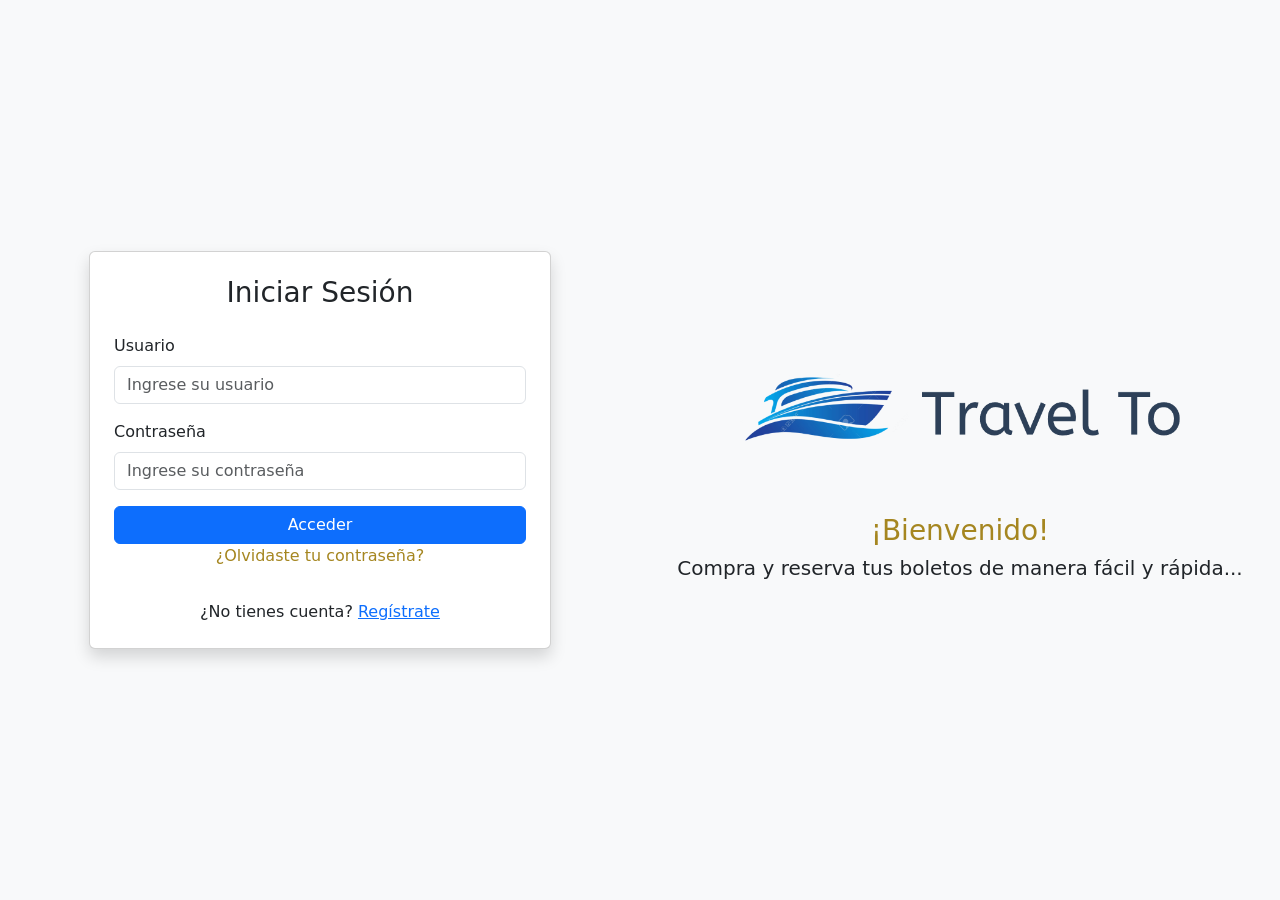
==== index.html @ 21a9da81 "Add files via upload" ====
<!DOCTYPE html>
<html lang="es">
<head>
    <meta charset="UTF-8">
    <meta name="viewport" content="width=device-width, initial-scale=1.0">
    <title>Login Bootstrap</title>
    <!-- Bootstrap CSS -->
    <link href="https://cdn.jsdelivr.net/npm/bootstrap@5.3.3/dist/css/bootstrap.min.css" rel="stylesheet">

</head>
<body class="bg-light">

    <div class="container-fluid vh-100">
        <div class="row h-100">

            <!-- Columna izquierda: Login -->
            <div class="col-md-6 d-flex justify-content-center align-items-center ">
                <div class="card shadow p-4 w-75">
                    <h3 class="text-center mb-4">Iniciar Sesión</h3>
                    <form action="home.html" method="get">
                        <div class="mb-3">
                            <label for="usuario" class="form-label">Usuario</label>
                            <input type="text" class="form-control" id="usuario" placeholder="Ingrese su usuario">
                        </div>
                        <div class="mb-3">
                            <label for="contrasena" class="form-label">Contraseña</label>
                            <input type="password" class="form-control" id="contrasena" placeholder="Ingrese su contraseña">
                        </div>
                        <div class="d-grid mb-3">
                            <button type="submit" class="btn btn-primary">Acceder</button>
                            <p class="text-center">
                                <a href="" style="color: #a58620; text-decoration: none;">¿Olvidaste tu contraseña?</a>
                            </p>
                        </div>
                        <p class="text-center mb-0">¿No tienes cuenta? <a href="registro.html">Regístrate</a></p>
                    </form>
                </div>
            </div>

            <!-- Columna derecha: Logo y texto -->
            <div class="col-md-6 d-flex flex-column justify-content-center align-items-center text-center p-4">
                <img src="img/travelTo.png" alt="Logo"  style="max-width: 500px;">
                <h3 style="color: #a58620;">¡Bienvenido!</h3>
                <h5>Compra y reserva tus boletos de manera fácil y rápida...</h5>
            </div>

        </div>
    </div>

    <!-- Bootstrap JS (opcional) -->
    <script src="https://cdn.jsdelivr.net/npm/bootstrap@5.3.3/dist/js/bootstrap.bundle.min.js"></script>
</body>
</html>
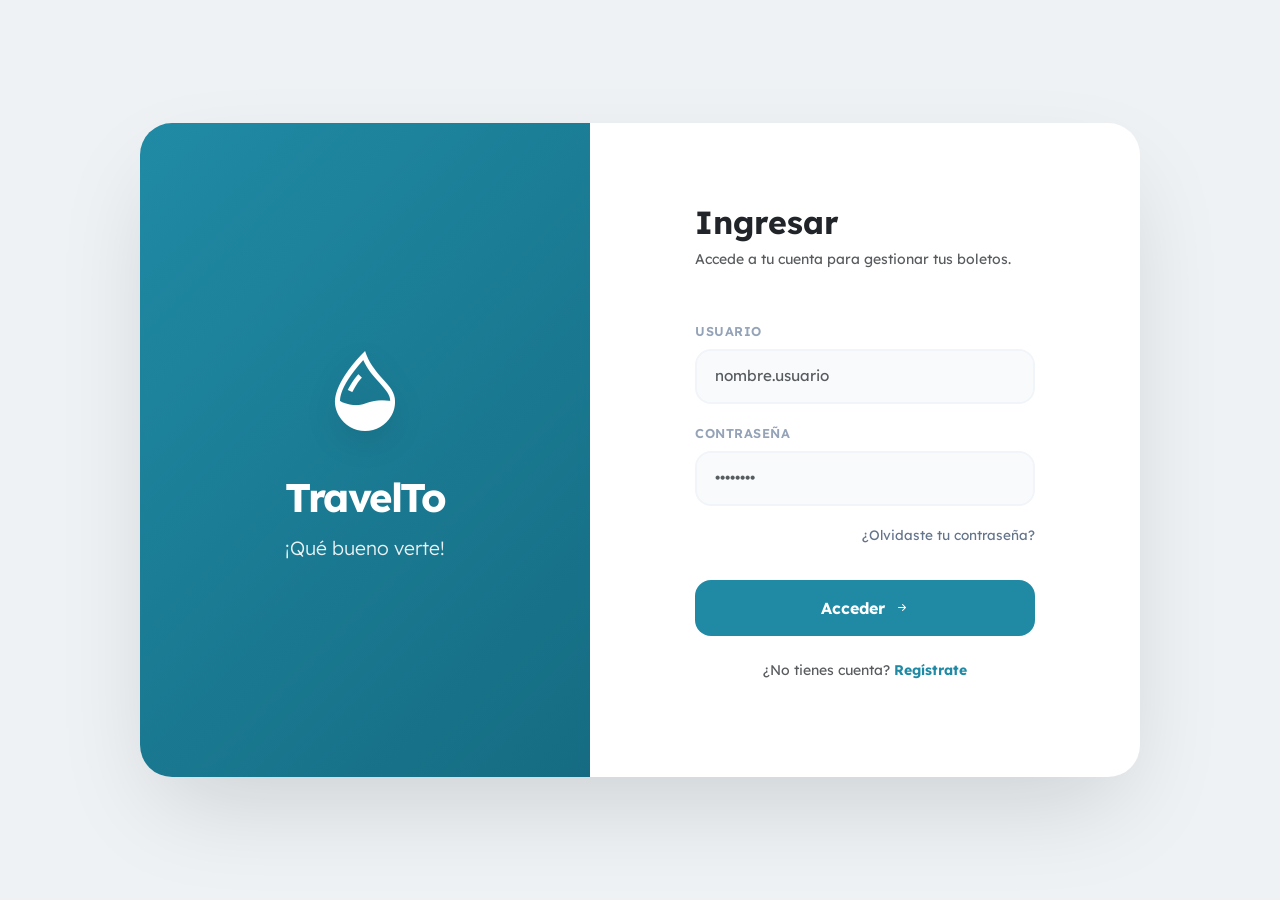
==== commit d15c5136: "Mejora visual de UI de la plataforma" ====
--- a/index.html
+++ b/index.html
@@ -3,51 +3,183 @@
 <head>
     <meta charset="UTF-8">
     <meta name="viewport" content="width=device-width, initial-scale=1.0">
-    <title>Login Bootstrap</title>
-    <!-- Bootstrap CSS -->
+    <title>Iniciar Sesión | TravelTo</title>
     <link href="https://cdn.jsdelivr.net/npm/bootstrap@5.3.3/dist/css/bootstrap.min.css" rel="stylesheet">
+    <link href="https://cdn.jsdelivr.net/npm/bootstrap-icons@1.10.5/font/bootstrap-icons.css" rel="stylesheet" />
+    <link href="https://fonts.googleapis.com/css2?family=Lexend:wght@300;400;600;700&display=swap" rel="stylesheet">
 
+    <style>
+        :root {
+            --brand-blue: #208aa5;
+            --brand-green: #4a6d52;
+            --bg-light: #f8fafc;
+        }
+
+        body { 
+            font-family: 'Lexend', sans-serif; 
+            background-color: #eef2f5; 
+            min-height: 100vh;
+            display: flex;
+            align-items: center;
+            justify-content: center;
+            margin: 0;
+        }
+
+        .main-wrapper {
+            width: 100%;
+            max-width: 1000px; /* Un poco más estrecho para que sea más elegante */
+            background: white;
+            border-radius: 32px;
+            overflow: hidden;
+            box-shadow: 0 40px 100px -20px rgba(0, 0, 0, 0.15);
+            margin: 20px;
+            display: flex;
+        }
+
+        /* Columna Izquierda: Minimalista */
+        .branding-section {
+            background: linear-gradient(135deg, var(--brand-blue) 0%, #156c82 100%);
+            padding: 60px;
+            color: white;
+            display: flex;
+            flex-direction: column;
+            justify-content: center;
+            align-items: center;
+            width: 45%; /* Proporción más moderna */
+        }
+
+        .logo-icon {
+            font-size: 5rem;
+            margin-bottom: 1rem;
+            filter: drop-shadow(0 10px 15px rgba(0,0,0,0.1));
+        }
+
+        .logo-name {
+            font-size: 2.5rem;
+            font-weight: 700;
+            letter-spacing: -1.5px;
+            margin-bottom: 10px;
+        }
+
+        .branding-section h3 {
+            font-weight: 300;
+            opacity: 0.9;
+            font-size: 1.2rem;
+        }
+
+        /* Columna Derecha: Login */
+        .login-section {
+            padding: 80px 60px;
+            width: 55%;
+            display: flex;
+            flex-direction: column;
+            justify-content: center;
+        }
+
+        .form-label {
+            font-weight: 600;
+            font-size: 0.8rem;
+            text-transform: uppercase;
+            letter-spacing: 0.5px;
+            color: #94a3b8;
+        }
+
+        .form-control {
+            background-color: #f8fafc;
+            border: 2px solid #f1f5f9;
+            padding: 14px 18px;
+            border-radius: 16px;
+            font-size: 0.95rem;
+            transition: all 0.3s ease;
+        }
+
+        .form-control:focus {
+            background-color: #fff;
+            border-color: var(--brand-blue);
+            box-shadow: 0 10px 20px -5px rgba(32, 138, 165, 0.15);
+        }
+
+        .btn-access {
+            background: var(--brand-blue);
+            color: white;
+            padding: 16px;
+            border-radius: 16px;
+            font-weight: 700;
+            border: none;
+            margin-top: 10px;
+            transition: 0.3s;
+        }
+
+        .btn-access:hover {
+            transform: translateY(-3px);
+            box-shadow: 0 15px 30px rgba(32, 138, 165, 0.3);
+            background: #1a7188;
+        }
+
+        .link-forgot {
+            color: #64748b;
+            text-decoration: none;
+            font-size: 0.85rem;
+            transition: 0.2s;
+        }
+
+        .link-forgot:hover { color: var(--brand-blue); }
+
+        @media (max-width: 768px) {
+            .main-wrapper { flex-direction: column; max-width: 450px; }
+            .branding-section { width: 100%; padding: 40px; }
+            .login-section { width: 100%; padding: 40px 30px; }
+        }
+    </style>
 </head>
-<body class="bg-light">
+<body>
 
-    <div class="container-fluid vh-100">
-        <div class="row h-100">
+    <div class="main-wrapper">
+        <div class="branding-section text-center">
+            <div class="logo-icon">
+                <i class="bi bi-droplet-half"></i>
+            </div>
+            <div class="logo-name">TravelTo</div>
+            <h3>¡Qué bueno verte!</h3>
+        </div>
 
-            <!-- Columna izquierda: Login -->
-            <div class="col-md-6 d-flex justify-content-center align-items-center ">
-                <div class="card shadow p-4 w-75">
-                    <h3 class="text-center mb-4">Iniciar Sesión</h3>
-                    <form action="home.html" method="get">
-                        <div class="mb-3">
-                            <label for="usuario" class="form-label">Usuario</label>
-                            <input type="text" class="form-control" id="usuario" placeholder="Ingrese su usuario">
-                        </div>
-                        <div class="mb-3">
-                            <label for="contrasena" class="form-label">Contraseña</label>
-                            <input type="password" class="form-control" id="contrasena" placeholder="Ingrese su contraseña">
-                        </div>
-                        <div class="d-grid mb-3">
-                            <button type="submit" class="btn btn-primary">Acceder</button>
-                            <p class="text-center">
-                                <a href="" style="color: #a58620; text-decoration: none;">¿Olvidaste tu contraseña?</a>
-                            </p>
-                        </div>
-                        <p class="text-center mb-0">¿No tienes cuenta? <a href="registro.html">Regístrate</a></p>
-                    </form>
+        <div class="login-section">
+            <div class="w-100 mx-auto" style="max-width: 340px;">
+                <div class="mb-5">
+                    <h2 class="fw-bold mb-2">Ingresar</h2>
+                    <p class="text-muted small">Accede a tu cuenta para gestionar tus boletos.</p>
                 </div>
+
+                <form action="home.html" method="get">
+                    <div class="mb-3">
+                        <label class="form-label">Usuario</label>
+                        <input type="text" class="form-control" placeholder="nombre.usuario" required>
+                    </div>
+
+                    <div class="mb-3">
+                        <label class="form-label">Contraseña</label>
+                        <input type="password" class="form-control" placeholder="••••••••" required>
+                    </div>
+
+                    <div class="text-end mb-4">
+                        <a href="#" class="link-forgot font-weight-600">¿Olvidaste tu contraseña?</a>
+                    </div>
+
+                    <div class="d-grid mb-4">
+                        <button type="submit" class="btn btn-access">
+                            Acceder <i class="bi bi-arrow-right-short ms-1"></i>
+                        </button>
+                    </div>
+
+                    <div class="text-center">
+                        <p class="small text-muted">¿No tienes cuenta? 
+                            <a href="registro.html" class="fw-bold" style="color: var(--brand-blue); text-decoration: none;">Regístrate</a>
+                        </p>
+                    </div>
+                </form>
             </div>
-
-            <!-- Columna derecha: Logo y texto -->
-            <div class="col-md-6 d-flex flex-column justify-content-center align-items-center text-center p-4">
-                <img src="img/travelTo.png" alt="Logo"  style="max-width: 500px;">
-                <h3 style="color: #a58620;">¡Bienvenido!</h3>
-                <h5>Compra y reserva tus boletos de manera fácil y rápida...</h5>
-            </div>
-
         </div>
     </div>
 
-    <!-- Bootstrap JS (opcional) -->
-    <script src="https://cdn.jsdelivr.net/npm/bootstrap@5.3.3/dist/js/bootstrap.bundle.min.js"></script>
 </body>
-</html>
+</html>
